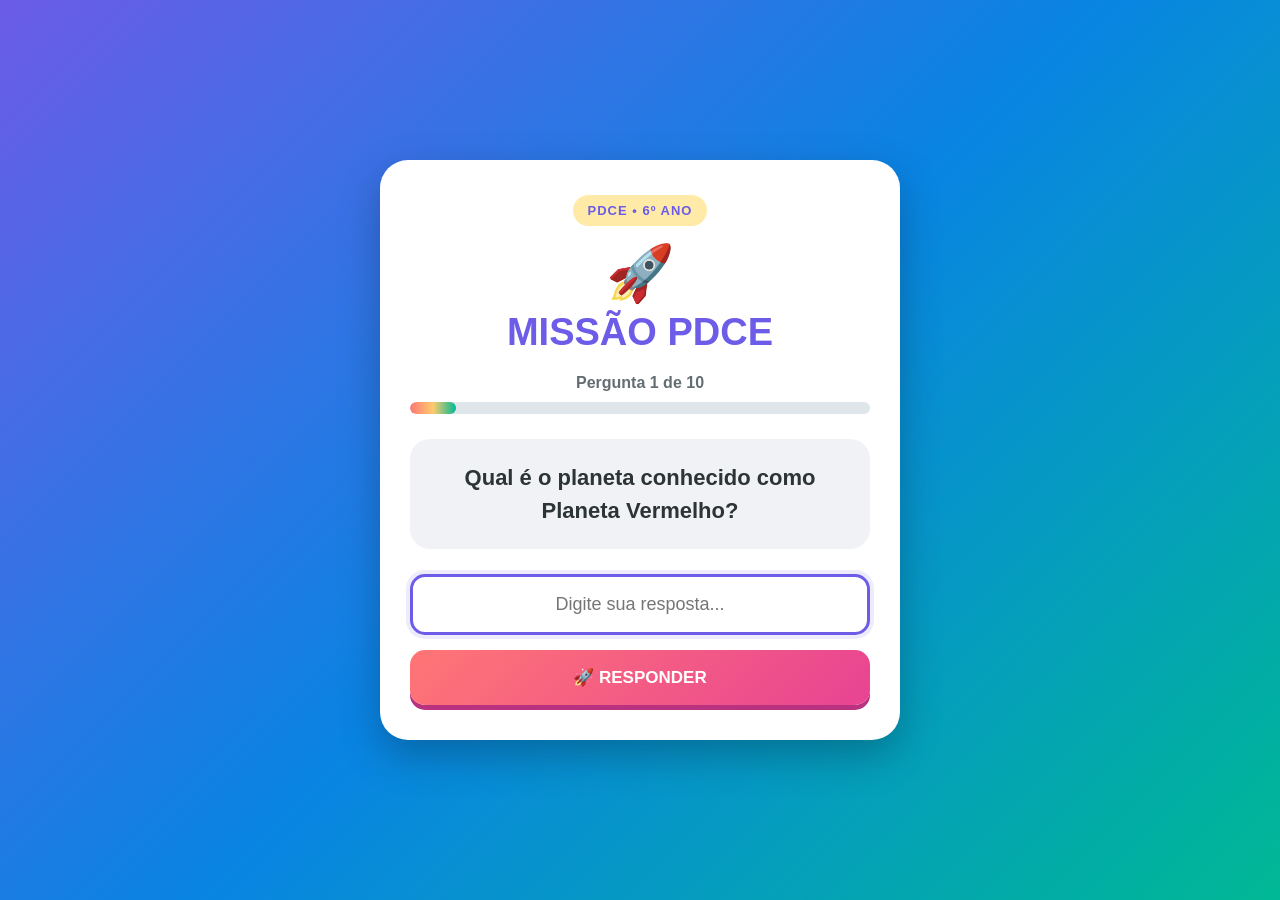
==== Bateria_01/1_bateria_perguntas.html @ 85f8f049 "up" ====
<!DOCTYPE html>
<html lang="pt-BR">

<head>

    <meta charset="UTF-8">

    <meta
        name="viewport"
        content="width=device-width, initial-scale=1.0"
    >
    <link rel="stylesheet" href="1_style_bateria.css">

    <title>Missão PDCE</title>


  

</head>


<body>


    <main class="game-card">


        <!-- =========================
             ÁREA DO JOGO
        ========================= -->

        <section id="jogo">

            <div class="badge">
                PDCE • 6º ANO
            </div>


            <div class="mascote">
                🚀
            </div>


            <h1>
                MISSÃO PDCE
            </h1>


            <div class="progresso">

                Pergunta
                <span id="numeroPergunta">
                    1
                </span>
                de 10

                <div class="barra">

                    <div
                        class="barra-progresso"
                        id="barraProgresso">
                    </div>

                </div>

            </div>


            <div
                class="pergunta"
                id="pergunta">
            </div>


            <input
                type="text"
                id="resposta"
                placeholder="Digite sua resposta..."
                autocomplete="off"
            >


            <button onclick="verificarResposta()">

                🚀 RESPONDER

            </button>


            <div
                class="erro"
                id="erro">

                ⚠️ Ops!

                <br>

                Resposta incorreta.

                <br>

                Pense novamente e tente outra vez!

            </div>


            <div
                class="acerto"
                id="acerto">

                ⭐ Muito bem!

            </div>

        </section>


        <!-- =========================
             TELA FINAL
        ========================= -->

        <section
            class="final"
            id="final">

            <div class="trofeu">
                🏆
            </div>


            <div class="badge">
                MISSÃO CONCLUÍDA
            </div>


            <h2>
                PARABÉNS!
            </h2>


            <p>

                Vocês responderam corretamente
                às 10 perguntas!

                <br><br>

                A missão foi concluída.

                <br><br>

                🚀 O próximo desafio está na cantina da escola

            </p>

        </section>


    </main>


<script src="1_engine_bateria.js">




</script>


</body>

</html>
---- Bateria_01/1_style_bateria.css ----
/* =========================
           CONFIGURAÇÃO GERAL
        ========================= */

        * {
            box-sizing: border-box;
        }


        body {

            margin: 0;

            min-height: 100vh;

            display: flex;

            justify-content: center;

            align-items: center;

            padding: 20px;

            font-family:
                Arial,
                Helvetica,
                sans-serif;

            background:
                linear-gradient(
                    135deg,
                    #6c5ce7,
                    #0984e3,
                    #00b894
                );

        }


        /* =========================
           CARTÃO PRINCIPAL
        ========================= */

        .game-card {

            width: 100%;

            max-width: 520px;

            padding: 28px 20px;

            background: white;

            border-radius: 28px;

            text-align: center;

            box-shadow:
                0 15px 40px
                rgba(0, 0, 0, .25);

        }


        /* =========================
           IDENTIFICAÇÃO
        ========================= */

        .badge {

            display: inline-block;

            padding: 8px 15px;

            border-radius: 30px;

            background: #ffeaa7;

            color: #6c5ce7;

            font-size: 13px;

            font-weight: bold;

            letter-spacing: 1px;

        }


        .mascote {

            font-size: 55px;

            margin-top: 15px;

        }


        h1 {

            margin: 5px 0 10px;

            color: #6c5ce7;

            font-size: 32px;

            font-weight: 900;

        }


        /* =========================
           PROGRESSO
        ========================= */

        .progresso {

            margin: 20px 0;

            color: #636e72;

            font-size: 16px;

            font-weight: bold;

        }


        .barra {

            width: 100%;

            height: 12px;

            margin-top: 10px;

            background: #dfe6e9;

            border-radius: 20px;

            overflow: hidden;

        }


        .barra-progresso {

            width: 10%;

            height: 100%;

            background:
                linear-gradient(
                    90deg,
                    #ff7675,
                    #fdcb6e,
                    #00b894
                );

            border-radius: 20px;

            transition: width .4s ease;

        }


        /* =========================
           PERGUNTA
        ========================= */

        .pergunta {

            margin: 25px 0;

            padding: 22px 16px;

            border-radius: 20px;

            background: #f1f2f6;

            color: #2d3436;

            font-size: 20px;

            font-weight: bold;

            line-height: 1.5;

        }


        /* =========================
           CAMPO DE RESPOSTA
        ========================= */

        input {

            width: 100%;

            padding: 17px;

            border: 3px solid #dfe6e9;

            border-radius: 15px;

            outline: none;

            text-align: center;

            font-size: 18px;

        }


        input:focus {

            border-color: #6c5ce7;

            box-shadow:
                0 0 0 4px
                rgba(108, 92, 231, .12);

        }


        /* =========================
           BOTÃO
        ========================= */

        button {

            width: 100%;

            margin-top: 15px;

            padding: 17px;

            border: none;

            border-radius: 15px;

            background:
                linear-gradient(
                    135deg,
                    #ff7675,
                    #e84393
                );

            color: white;

            font-size: 17px;

            font-weight: 900;

            cursor: pointer;

            box-shadow:
                0 5px 0 #b83280;

        }


        button:active {

            transform: translateY(3px);

            box-shadow:
                0 2px 0 #b83280;

        }


        /* =========================
           MENSAGEM DE ERRO
        ========================= */

        .erro {

            display: none;

            margin-top: 18px;

            padding: 14px;

            border-radius: 15px;

            background: #ffe1e1;

            color: #c0392b;

            font-weight: bold;

            line-height: 1.4;

        }


        /* =========================
           MENSAGEM DE ACERTO
        ========================= */

        .acerto {

            display: none;

            margin-top: 18px;

            padding: 15px;

            border-radius: 15px;

            background: #d4f8e8;

            color: #087f5b;

            font-weight: bold;

        }


        /* =========================
           TELA FINAL
        ========================= */

        .final {

            display: none;

        }


        .final .trofeu {

            font-size: 75px;

            margin-bottom: 10px;

        }


        .final h2 {

            color: #00a884;

            font-size: 28px;

        }


        .final p {

            color: #636e72;

            font-size: 18px;

            line-height: 1.5;

        }


        /* =========================
           TELAS MAIORES
        ========================= */

        @media (min-width: 600px) {

            .game-card {

                padding: 35px 30px;

            }


            h1 {

                font-size: 38px;

            }


            .pergunta {

                font-size: 22px;

            }

        }
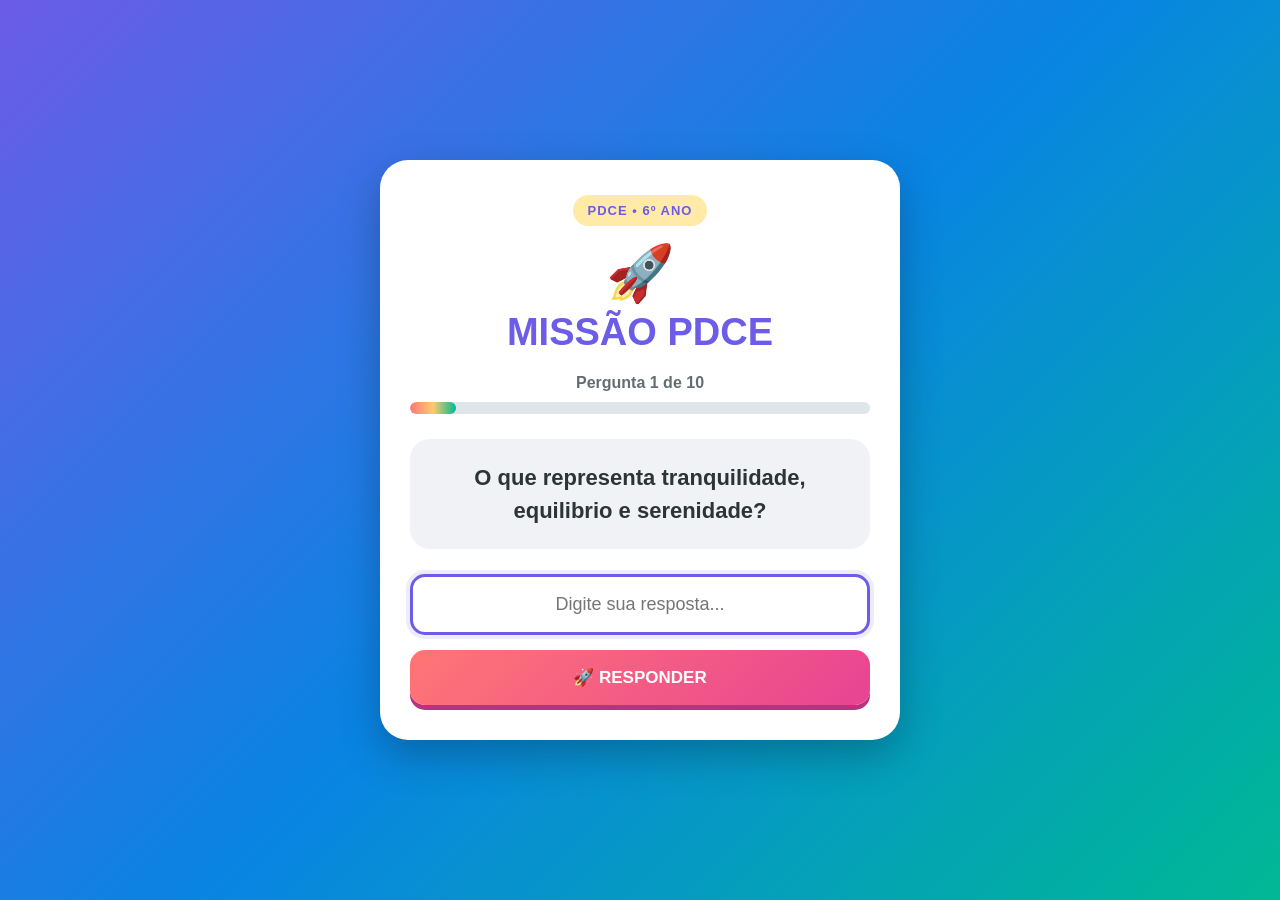
==== commit e4071a42: "up" ====
--- a/Bateria_01/1_bateria_perguntas.html
+++ b/Bateria_01/1_bateria_perguntas.html
@@ -145,11 +145,10 @@
 
                 <br><br>
 
-                A missão foi concluída.
+                A missão foi concluída.🚀
 
                 <br><br>
 
-                🚀 O próximo desafio está na cantina da escola
 
             </p>
 
